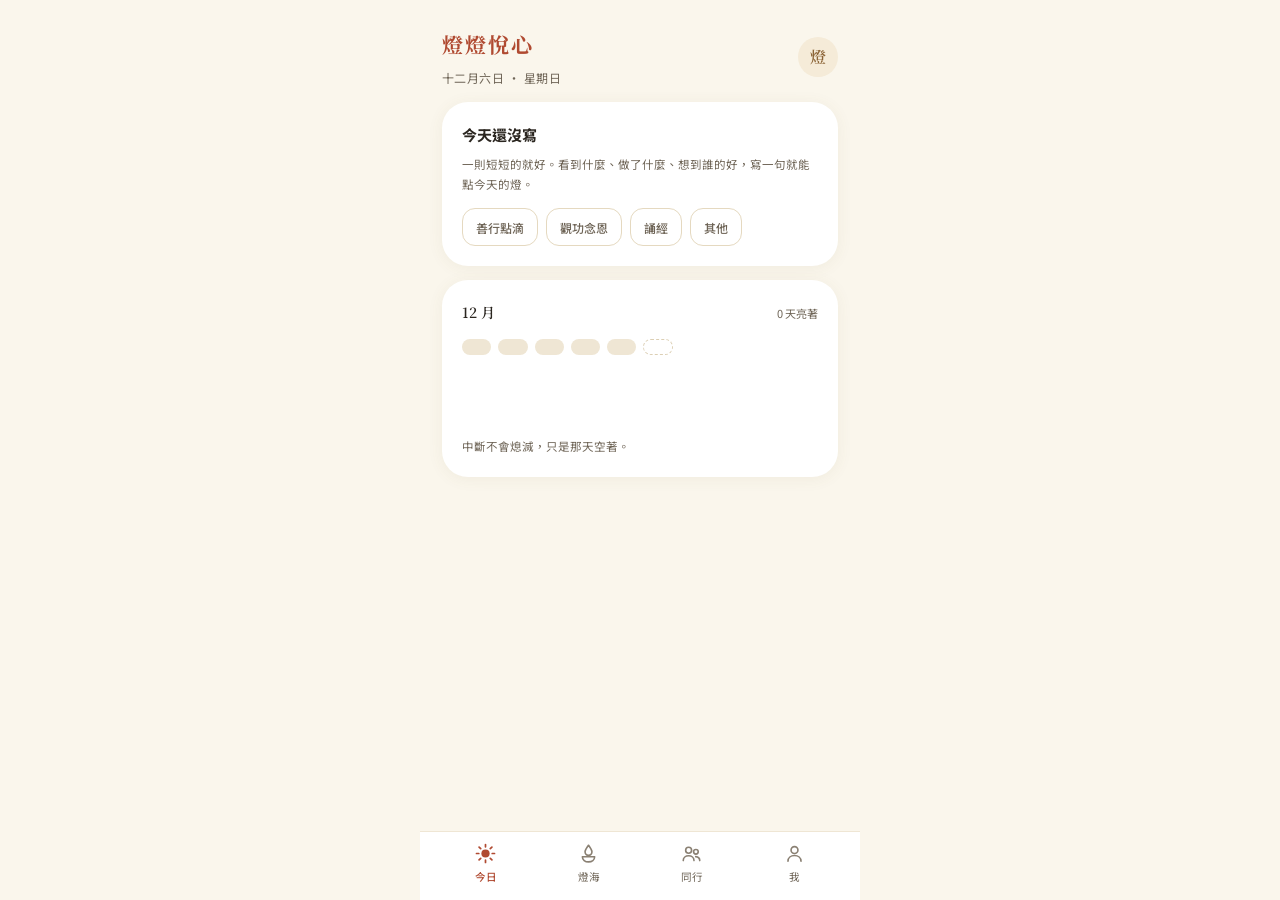
==== index.html @ 846e218b "燈燈悅心：隨手記一則善行，一天點一盞燈 一個沒有建置步驟的 PWA，純 ES modules。  核心機制： - 一天最多 3 則（善行點滴／觀功念恩／誦經／其他），寫一則就能點燈 - 一天一盞燈。寫" ====
<!DOCTYPE html>
<html lang="zh-Hant">
<head>
  <meta charset="UTF-8">
  <meta name="viewport" content="width=device-width, initial-scale=1.0, maximum-scale=1.0, user-scalable=no, viewport-fit=cover">
  <meta name="theme-color" content="#FAF6EC">
  <meta name="description" content="記下每天的善行與功課，湊滿四件就點一盞燈。">
  <title>燈燈悅心</title>

  <link rel="manifest" href="manifest.webmanifest">
  <link rel="apple-touch-icon" href="icons/icon-192.png">
  <meta name="apple-mobile-web-app-capable" content="yes">
  <meta name="apple-mobile-web-app-status-bar-style" content="default">
  <meta name="apple-mobile-web-app-title" content="燈燈悅心">

  <link rel="preconnect" href="https://fonts.googleapis.com">
  <link rel="preconnect" href="https://fonts.gstatic.com" crossorigin>
  <link rel="stylesheet" href="https://fonts.googleapis.com/css2?family=Noto+Sans+TC:wght@400;500;700&family=Noto+Serif+TC:wght@600;700&display=swap">

  <link rel="stylesheet" href="styles/tokens.css">
  <link rel="stylesheet" href="styles/app.css">
</head>
<body>
  <main id="app"></main>
  <nav id="tabbar" class="tabbar" aria-label="主要分頁"></nav>
  <script type="module" src="src/app.js"></script>
</body>
</html>
---- styles/tokens.css ----
/* 燈燈悅心 — 設計 token
   配色取自敦煌壁畫礦物顏料：朱砂、石青、藤黃、石綠、赭石，底色為宣紙白。
   凡是 -d 結尾的都是加深版，專門用來承載白色文字（對比 >= 4.5:1）。 */

:root {
  /* 紙與墨 */
  --paper: #FAF6EC;
  --paper-2: #F4EFE3;
  --card: #FFFFFF;
  --ink: #2B2620;
  --muted: #6E6456;
  --faint: #A0937F;
  --line: #EFE6D4;
  --line-2: #E5D9C0;

  /* 礦物色 */
  --cinnabar: #C4553A;      /* 朱砂 — 主色 */
  --cinnabar-d: #B04A31;
  --cinnabar-bg: #FBEDE4;
  --azurite: #43707F;       /* 石青 — 誦經 */
  --azurite-d: #3D6070;
  --azurite-bg: #E5EEF1;
  --gamboge: #D9A441;       /* 藤黃 — 隨喜、焰色 */
  --gamboge-d: #B4842A;
  --gamboge-bg: #FBF1DE;
  --malachite: #6E8F6B;     /* 石綠 — 均衡、完成 */
  --malachite-d: #4F6F4C;
  --malachite-bg: #EAF0E8;
  --ochre: #A9713F;         /* 赭石 — 聞思 */
  --ochre-d: #8A6234;
  --ochre-bg: #F5EBD8;

  /* 夜色（燈海） */
  --night: #1E2A38;
  --night-2: #23394A;
  --night-ink: #FBF2E2;
  --night-muted: #A9B5BF;

  /* 形 */
  --r-s: 13px;
  --r-m: 18px;
  --r-l: 22px;
  --r-xl: 26px;
  --shadow: 0 2px 16px rgba(120, 95, 60, .07);
  --shadow-lg: 0 3px 18px rgba(120, 95, 60, .09);

  /* 字 */
  --serif: "Noto Serif TC", "Source Han Serif TC", serif;
  --sans: "Noto Sans TC", "Source Han Sans TC", system-ui, sans-serif;

  /* 版面 */
  --gutter: 22px;
  --tabbar-h: 76px;
}
---- styles/app.css ----
/* 燈燈悅心 — 版面與元件 */

*, *::before, *::after { box-sizing: border-box; margin: 0; padding: 0; }

html {
  font-size: 16px;
  -webkit-text-size-adjust: 100%;
  touch-action: manipulation;
}

body {
  font-family: var(--sans);
  background: var(--paper);
  color: var(--ink);
  line-height: 1.75;
  min-height: 100dvh;
  -webkit-font-smoothing: antialiased;
  overscroll-behavior-y: none;
}

button, input, textarea, select { font-family: inherit; font-size: inherit; color: inherit; }
button { cursor: pointer; }
a { color: var(--cinnabar-d); }
a:hover { color: #8E3A26; }

#app {
  max-width: 440px;
  margin: 0 auto;
  min-height: 100dvh;
  display: flex;
  flex-direction: column;
  padding-bottom: calc(var(--tabbar-h) + env(safe-area-inset-bottom, 0px));
}

.view {
  flex-grow: 1;
  display: flex;
  flex-direction: column;
  gap: 14px;
  padding: 0 var(--gutter);
  animation: fade-up .28s ease-out;
}

@keyframes fade-up {
  from { opacity: 0; transform: translateY(8px); }
  to { opacity: 1; transform: none; }
}

/* ── 頁首 ── */
.hd {
  padding: 26px var(--gutter) 14px;
  display: flex;
  align-items: center;
  gap: 12px;
}
.hd-grow { flex-grow: 1; min-width: 0; }
.hd h1 {
  font-family: var(--serif);
  font-size: 1.32rem;
  font-weight: 700;
  letter-spacing: .1em;
  color: var(--cinnabar-d);
}
.hd h1.plain { color: var(--ink); }
.hd .sub { margin-top: 4px; font-size: .75rem; color: var(--muted); letter-spacing: .04em; }
.avatar {
  width: 40px; height: 40px; border-radius: 20px;
  background: var(--ochre-bg);
  display: flex; align-items: center; justify-content: center;
  font-family: var(--serif); font-size: 1rem; font-weight: 600; color: var(--ochre-d);
  flex-shrink: 0;
}

/* ── 卡片 ── */
.card {
  background: var(--card);
  border-radius: var(--r-xl);
  padding: 20px;
  box-shadow: var(--shadow);
}
.card.tight { padding: 17px 19px; border-radius: var(--r-l); }
.card-title { font-size: .94rem; font-weight: 700; color: var(--ink); }
.card-note {
  background: #FFF9EE;
  border: 1px solid #F0E2C6;
  border-radius: var(--r-m);
  padding: 15px 18px;
  box-shadow: none;
}

.row { display: flex; align-items: center; gap: 12px; }
.grow { flex-grow: 1; min-width: 0; }
.truncate { overflow: hidden; text-overflow: ellipsis; white-space: nowrap; }
.stack { display: flex; flex-direction: column; gap: 14px; }
.serif { font-family: var(--serif); }
.small { font-size: .72rem; color: var(--muted); line-height: 1.7; }
.tiny { font-size: .69rem; color: var(--muted); }
.center { text-align: center; }

/* ── 四格進度 ── */
.segbar { display: flex; gap: 6px; }
.segbar i {
  flex-grow: 1; height: 6px; border-radius: 3px;
  background: var(--line);
  transition: background .35s ease;
}
.segbar i.on { background: var(--cinnabar); }

/* ── 功課列 ── */
.task { display: flex; align-items: center; gap: 12px; }
.task-icon {
  width: 40px; height: 40px; border-radius: 14px;
  display: flex; align-items: center; justify-content: center;
  flex-shrink: 0;
}
.task-icon.deed { background: var(--cinnabar-bg); }
.task-icon.sutra { background: var(--azurite-bg); }
.task-icon.joy { background: var(--gamboge-bg); }
.task-icon.note { background: var(--paper-2); }
.task-name { font-size: .81rem; font-weight: 500; }
.task-val { margin-top: 2px; font-size: .75rem; color: var(--muted); }
/* 不要叫 .empty —— 那個名字被下面的空狀態區塊用掉了，會撞在一起 */
.task-val.is-todo { color: var(--faint); }

/* ── 按鈕 ── */
.btn {
  border: none; border-radius: var(--r-m);
  padding: 15px 18px;
  font-size: .94rem; font-weight: 500; letter-spacing: .06em;
  background: var(--cinnabar-d); color: #fff;
  min-height: 48px;
  transition: transform .12s ease, opacity .2s ease;
}
.btn:active { transform: scale(.985); }
.btn:disabled { opacity: .45; }
.btn.ghost { background: transparent; color: var(--muted); border: 1px solid var(--line-2); }
.btn.sm {
  padding: 9px 15px; min-height: 38px;
  font-size: .75rem; border-radius: var(--r-s); letter-spacing: .02em;
}
.btn.chip {
  padding: 9px 13px; min-height: 38px;
  font-size: .75rem; border-radius: var(--r-s); letter-spacing: 0;
  background: transparent; color: var(--muted); border: 1px solid var(--line-2);
  display: inline-flex; align-items: center; gap: 6px;
}
.btn.chip.on { background: var(--cinnabar-bg); color: var(--cinnabar-d); border-color: transparent; }
.btn-full { width: 100%; }

/* ── 輸入 ── */
.field {
  width: 100%;
  border: 1px solid var(--line-2); border-radius: var(--r-m);
  background: var(--paper); color: var(--ink);
  padding: 13px 15px; font-size: .94rem; line-height: 1.7;
  outline: none; resize: none;
}
.field:focus { border-color: var(--cinnabar); background: #fff; }
.field::placeholder { color: var(--faint); }

/* ── 月曆小燈 ── */
.month-grid {
  display: grid;
  grid-template-columns: repeat(10, minmax(0, 1fr));
  gap: 7px;
}
.month-grid i { height: 16px; border-radius: 8px; background: var(--line); }
.month-grid i.blank { background: transparent; border: 1.5px dashed #DCCFB4; }

/* ── 燈海 ── */
.sea {
  position: relative;
  border-radius: var(--r-xl);
  background: var(--night);
  overflow: hidden;
  min-height: 352px;
}
.sea::after {
  content: ""; position: absolute; left: 0; right: 0; bottom: 0; height: 96px;
  background: linear-gradient(180deg, rgba(30, 42, 56, 0) 0%, rgba(14, 22, 32, .85) 100%);
  pointer-events: none;
}
.sea-lamp { position: absolute; transform: translate(-50%, -50%); }
.sea-lamp .halo {
  position: absolute; left: 50%; top: 50%; transform: translate(-50%, -50%);
  border-radius: 50%;
  animation: breathe 5.5s ease-in-out infinite;
  pointer-events: none;
}
/* 隨喜多的燈呼吸得明顯一點，讓目光自然被帶過去 */
.sea-lamp .halo.bright { animation-duration: 3.6s; }

@keyframes breathe {
  0%, 100% { opacity: .75; transform: translate(-50%, -50%) scale(1); }
  50% { opacity: 1; transform: translate(-50%, -50%) scale(1.12); }
}

/* 共同燈海的燈可以點 */
button.sea-lamp {
  border: none; background: none; padding: 14px; margin: -14px; /* 撐開觸控範圍 */
  cursor: pointer; border-radius: 50%;
  display: flex; align-items: center; justify-content: center;
}
button.sea-lamp:focus-visible { outline: 2px solid var(--night-ink); outline-offset: 2px; }
button.sea-lamp.joined::after {
  content: ""; position: absolute; left: 50%; top: 50%;
  width: 26px; height: 26px; margin: -13px 0 0 -13px;
  border: 1.5px solid rgba(251, 242, 226, .55); border-radius: 50%;
  pointer-events: none;
}

/* ── 我的／大家的 ── */
.seg {
  display: flex; gap: 4px; padding: 4px;
  background: var(--paper-2); border-radius: var(--r-m);
}
.seg button {
  flex-grow: 1; border: none; background: transparent;
  padding: 9px; min-height: 44px; border-radius: 14px;
  font-size: .81rem; font-weight: 500; color: var(--muted);
  transition: background .2s ease, color .2s ease;
}
.seg button.on { background: var(--card); color: var(--cinnabar-d); box-shadow: 0 1px 4px rgba(120, 95, 60, .1); }

/* ── 一片一片往回翻 ── */
.sky-nav { display: flex; align-items: center; gap: 10px; }
.sky-nav .btn.chip { width: 44px; justify-content: center; }
.sky-nav .btn.chip:disabled { opacity: .3; }
.sea-foot {
  position: absolute; left: 0; right: 0; bottom: 0; z-index: 2;
  padding: 18px 20px;
  display: flex; align-items: flex-end; gap: 10px;
}
.sea-foot .t { font-family: var(--serif); font-size: .94rem; font-weight: 600; color: var(--night-ink); letter-spacing: .06em; }
.sea-foot .s { margin-top: 4px; font-size: .72rem; color: var(--night-muted); }
.btn.on-night { background: transparent; color: var(--night-ink); border: 1px solid rgba(251, 242, 226, .35); }

/* ── 統計 ── */
.stats { display: flex; gap: 9px; }
.stat {
  flex-grow: 1; background: var(--card); border-radius: var(--r-m);
  padding: 13px 8px; text-align: center; box-shadow: var(--shadow);
}
.stat b { display: block; font-family: var(--serif); font-size: 1.38rem; font-weight: 700; line-height: 1.3; }
.stat span { display: block; margin-top: 3px; font-size: .69rem; color: var(--muted); }

/* ── 進度條 ── */
.bar { height: 7px; border-radius: 4px; background: var(--line); position: relative; overflow: hidden; }
.bar i { position: absolute; inset: 0 auto 0 0; border-radius: 4px; background: var(--gamboge); transition: width .5s ease; }
.bar.on-night { background: rgba(251, 242, 226, .14); }
.bar.on-night i { background: #E8B45A; }

/* ── 開獎 ── */
.reveal { text-align: center; padding: 0 var(--gutter); }
.reveal-glow {
  width: 232px; height: 232px; margin: 22px auto 0;
  border-radius: 50%;
  background: radial-gradient(circle at 50% 46%, #FBEBC8 0%, var(--paper) 68%);
  display: flex; align-items: center; justify-content: center;
  animation: bloom .7s cubic-bezier(.34, 1.4, .5, 1) both;
}
.reveal-glow svg { animation: rise .8s .1s cubic-bezier(.34, 1.4, .5, 1) both; }
@keyframes bloom { from { opacity: 0; transform: scale(.7); } to { opacity: 1; transform: none; } }
@keyframes rise { from { opacity: 0; transform: translateY(18px) scale(.86); } to { opacity: 1; transform: none; } }
.reveal-name {
  font-family: var(--serif); font-size: 1.62rem; font-weight: 700;
  color: var(--cinnabar-d); letter-spacing: .08em;
  animation: fade-up .5s .45s both;
}
.tags { display: flex; justify-content: center; flex-wrap: wrap; gap: 7px; margin-top: 10px; animation: fade-up .5s .58s both; }
.tag { font-size: .69rem; border-radius: 11px; padding: 5px 11px; }
.tag.rare { color: var(--gamboge-d); background: var(--gamboge-bg); }
.tag.info { color: var(--azurite-d); background: var(--azurite-bg); }

/* ── 語錄卡 ── */
.quote { font-family: var(--serif); font-size: 1.12rem; font-weight: 600; line-height: 1.9; letter-spacing: .05em; }
.quote-src { margin-top: 11px; font-size: .72rem; color: var(--muted); }

/* ── 貼文 ── */
.post-body { margin-top: 11px; font-size: .84rem; line-height: 1.85; white-space: pre-wrap; }
.post-reply {
  margin-top: 12px; background: var(--paper);
  border-radius: 14px; padding: 11px 13px;
  font-size: .75rem; line-height: 1.7;
}
.post-reply b { font-weight: 500; }
.post-acts { margin-top: 13px; display: flex; align-items: center; gap: 7px; flex-wrap: wrap; }

/* ── 底部分頁 ── */
.tabbar {
  position: fixed; left: 0; right: 0; bottom: 0; z-index: 10;
  max-width: 440px; margin: 0 auto;
  background: var(--card);
  border-top: 1px solid var(--line);
  padding: 10px 14px calc(14px + env(safe-area-inset-bottom, 10px));
  display: flex;
}
.tabbar button {
  flex-grow: 1; border: none; background: none;
  display: flex; flex-direction: column; align-items: center; gap: 4px;
  padding: 0; min-height: 44px;
  font-size: .66rem; color: var(--muted);
}
.tabbar button.on { color: var(--cinnabar-d); font-weight: 500; }

/* ── 彈層 ── */
.sheet-bg {
  position: fixed; inset: 0; z-index: 20;
  background: rgba(43, 38, 32, .38);
  display: flex; align-items: flex-end; justify-content: center;
  animation: fade .2s ease-out;
}
@keyframes fade { from { opacity: 0; } to { opacity: 1; } }
.sheet {
  width: 100%; max-width: 440px;
  background: var(--paper);
  border-radius: var(--r-xl) var(--r-xl) 0 0;
  padding: 22px var(--gutter) calc(22px + env(safe-area-inset-bottom, 10px));
  animation: slide-up .3s cubic-bezier(.3, 1, .5, 1);
  max-height: 88dvh; overflow-y: auto;
}
@keyframes slide-up { from { transform: translateY(100%); } to { transform: none; } }
.sheet h2 { font-family: var(--serif); font-size: 1.06rem; font-weight: 700; letter-spacing: .06em; }

/* ── 全螢幕（開獎） ── */
.fullscreen {
  position: fixed; inset: 0; z-index: 30;
  background: var(--paper);
  max-width: 440px; margin: 0 auto;
  display: flex; flex-direction: column;
  padding: 30px var(--gutter) calc(26px + env(safe-area-inset-bottom, 0px));
  overflow-y: auto;
}

/* ── 提示 ── */
.toast {
  position: fixed; left: 50%; bottom: calc(var(--tabbar-h) + 24px);
  transform: translateX(-50%); z-index: 40;
  background: var(--ink); color: var(--paper);
  font-size: .78rem; padding: 11px 18px; border-radius: 999px;
  animation: fade-up .25s ease-out;
  box-shadow: 0 6px 20px rgba(43, 38, 32, .22);
}

.empty { text-align: center; padding: 42px 20px; color: var(--muted); font-size: .81rem; line-height: 1.9; }

@media (prefers-reduced-motion: reduce) {
  *, *::before, *::after { animation-duration: .01ms !important; transition-duration: .01ms !important; }
}
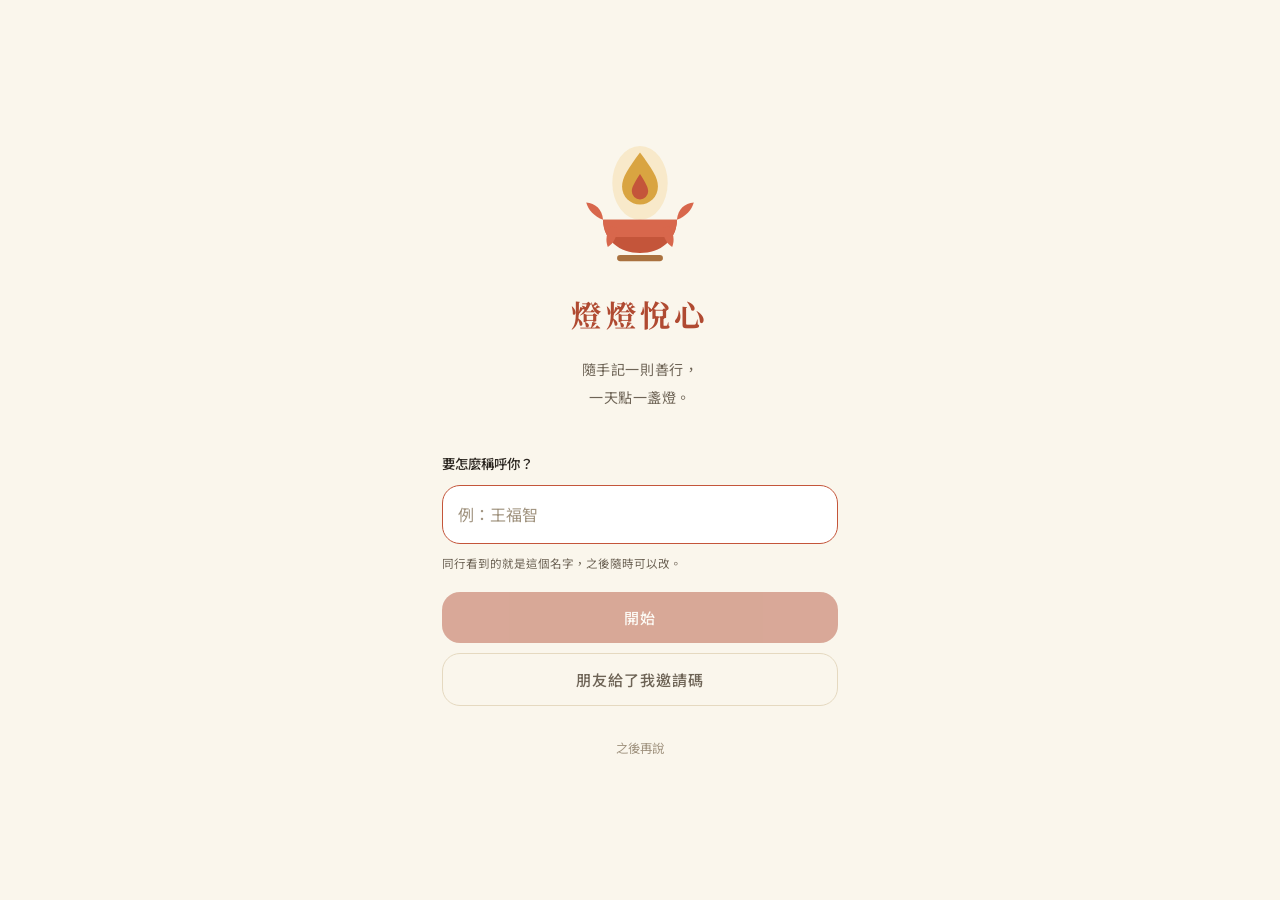
==== commit 61c296b7: "同行改成真的讀得到，彈層閃開鍵盤，用詞去術語 同行清單   三個問題都是同一件事：這一頁號稱「用讀的」，卻什麼都讀不到。   - 善行全文現在直接印在卡片上，不用點進去   - 隨喜和留言就地可按（本" ====
--- a/index.html
+++ b/index.html
@@ -2,9 +2,12 @@
 <html lang="zh-Hant">
 <head>
   <meta charset="UTF-8">
-  <meta name="viewport" content="width=device-width, initial-scale=1.0, maximum-scale=1.0, user-scalable=no, viewport-fit=cover">
+  <!-- interactive-widget=resizes-content：Android Chrome 會在鍵盤彈出時
+       把 layout viewport 一起縮小，固定定位的彈層才不會被壓在鍵盤底下。
+       iOS 不支援這個，那邊靠 ui.js 的 visualViewport 處理。 -->
+  <meta name="viewport" content="width=device-width, initial-scale=1.0, maximum-scale=1.0, user-scalable=no, viewport-fit=cover, interactive-widget=resizes-content">
   <meta name="theme-color" content="#FAF6EC">
-  <meta name="description" content="記下每天的善行與功課，湊滿四件就點一盞燈。">
+  <meta name="description" content="隨手記一則善行或觀功念恩，一天點一盞燈。大家的燈飄在同一片夜空。">
   <title>燈燈悅心</title>
 
   <link rel="manifest" href="manifest.webmanifest">
--- a/styles/app.css
+++ b/styles/app.css
@@ -158,14 +158,42 @@
 .field:focus { border-color: var(--cinnabar); background: #fff; }
 .field::placeholder { color: var(--faint); }
 
-/* ── 月曆小燈 ── */
-.month-grid {
+/* ── 月曆 ── */
+.cal {
   display: grid;
-  grid-template-columns: repeat(10, minmax(0, 1fr));
-  gap: 7px;
-}
-.month-grid i { height: 16px; border-radius: 8px; background: var(--line); }
-.month-grid i.blank { background: transparent; border: 1.5px dashed #DCCFB4; }
+  grid-template-columns: repeat(7, minmax(0, 1fr));
+  gap: 3px;
+}
+.cal-dow {
+  text-align: center;
+  font-size: .62rem;
+  color: var(--faint);
+  padding-bottom: 4px;
+  letter-spacing: .04em;
+}
+.cal-day {
+  aspect-ratio: 1;
+  border: none;
+  background: none;
+  padding: 0;
+  border-radius: 11px;
+  display: flex;
+  flex-direction: column;
+  align-items: center;
+  justify-content: center;
+  gap: 1px;
+}
+.cal-day > span {
+  font-size: .6rem;
+  line-height: 1;
+  color: var(--faint);
+}
+.cal-day.lit { cursor: pointer; }
+.cal-day.lit > span { color: var(--muted); }
+.cal-day.lit:active { background: var(--paper-2); }
+.cal-day.today { background: var(--cinnabar-bg); }
+.cal-day.today > span { color: var(--cinnabar-d); font-weight: 700; }
+.cal-day.future > span { color: #E2D9C6; }
 
 /* ── 燈海 ── */
 .sea {
@@ -272,6 +300,39 @@
 .tag.rare { color: var(--gamboge-d); background: var(--gamboge-bg); }
 .tag.info { color: var(--azurite-d); background: var(--azurite-bg); }
 
+/* ── 一盞燈的小卡 ──
+   重點是善行，燈只是註腳，所以留白收緊、字級拉近內文。 */
+.sheet.compact { padding: 18px var(--gutter) calc(18px + env(safe-area-inset-bottom, 10px)); }
+
+.card-x {
+  width: 34px; height: 34px; min-height: 34px;
+  flex-shrink: 0; border: none; background: none; padding: 0;
+  display: flex; align-items: center; justify-content: center;
+  border-radius: 17px;
+}
+.card-x:active { background: var(--paper-2); }
+
+.entry-kind { font-size: .68rem; color: var(--muted); letter-spacing: .04em; }
+.entry-text {
+  margin-top: 4px;
+  font-size: .94rem;
+  line-height: 1.85;
+  color: var(--ink);
+  white-space: pre-wrap;
+}
+
+.echo {
+  margin-top: 14px; padding-top: 13px;
+  border-top: 1px solid var(--line);
+  display: flex; flex-direction: column; gap: 8px;
+}
+
+.card-foot {
+  margin-top: 16px; padding-top: 12px;
+  border-top: 1px solid var(--line);
+  display: flex; align-items: center; gap: 8px;
+}
+
 /* ── 語錄卡 ── */
 .quote { font-family: var(--serif); font-size: 1.12rem; font-weight: 600; line-height: 1.9; letter-spacing: .05em; }
 .quote-src { margin-top: 11px; font-size: .72rem; color: var(--muted); }
@@ -344,6 +405,81 @@
 
 .empty { text-align: center; padding: 42px 20px; color: var(--muted); font-size: .81rem; line-height: 1.9; }
 
+/* ── 第一次打開 ── */
+.welcome {
+  min-height: 100dvh;
+  display: flex;
+  flex-direction: column;
+  justify-content: center;
+  gap: 40px;
+  padding: 48px var(--gutter) calc(40px + env(safe-area-inset-bottom, 0px));
+  animation: fade-up .5s ease-out;
+}
+.welcome-top { text-align: center; }
+.welcome-lamp {
+  display: flex;
+  justify-content: center;
+  animation: rise .8s .1s cubic-bezier(.34, 1.4, .5, 1) both;
+}
+.welcome h1 {
+  margin-top: 18px;
+  font-family: var(--serif);
+  font-size: 1.9rem;
+  font-weight: 700;
+  letter-spacing: .14em;
+  color: var(--cinnabar-d);
+}
+.welcome-lede {
+  margin-top: 14px;
+  font-size: .88rem;
+  line-height: 2;
+  color: var(--muted);
+  letter-spacing: .04em;
+}
+.welcome-label {
+  display: block;
+  margin-bottom: 10px;
+  font-size: .84rem;
+  font-weight: 500;
+}
+.welcome-form .field { font-size: 1rem; padding: 15px; }
+.welcome-invite {
+  margin-top: 18px;
+  padding: 14px 16px;
+  background: var(--card);
+  border-radius: var(--r-m);
+  box-shadow: var(--shadow);
+}
+.welcome-invite .tag { display: inline-block; }
+
+/* ── 邀請訊息預覽 ── */
+.invite-preview {
+  margin-top: 14px;
+  padding: 14px 16px;
+  background: var(--paper-2);
+  border-radius: var(--r-m);
+  font-size: .78rem;
+  line-height: 1.9;
+  color: var(--ink);
+  white-space: pre-wrap;
+  word-break: break-all;
+  max-height: 190px;
+  overflow-y: auto;
+}
+
+.welcome-skip {
+  display: block;
+  width: 100%;
+  margin-top: 20px;
+  padding: 12px;
+  min-height: 44px;
+  border: none;
+  background: none;
+  font-size: .78rem;
+  color: var(--faint);
+}
+.welcome-skip:hover { color: var(--muted); }
+
 @media (prefers-reduced-motion: reduce) {
   *, *::before, *::after { animation-duration: .01ms !important; transition-duration: .01ms !important; }
 }
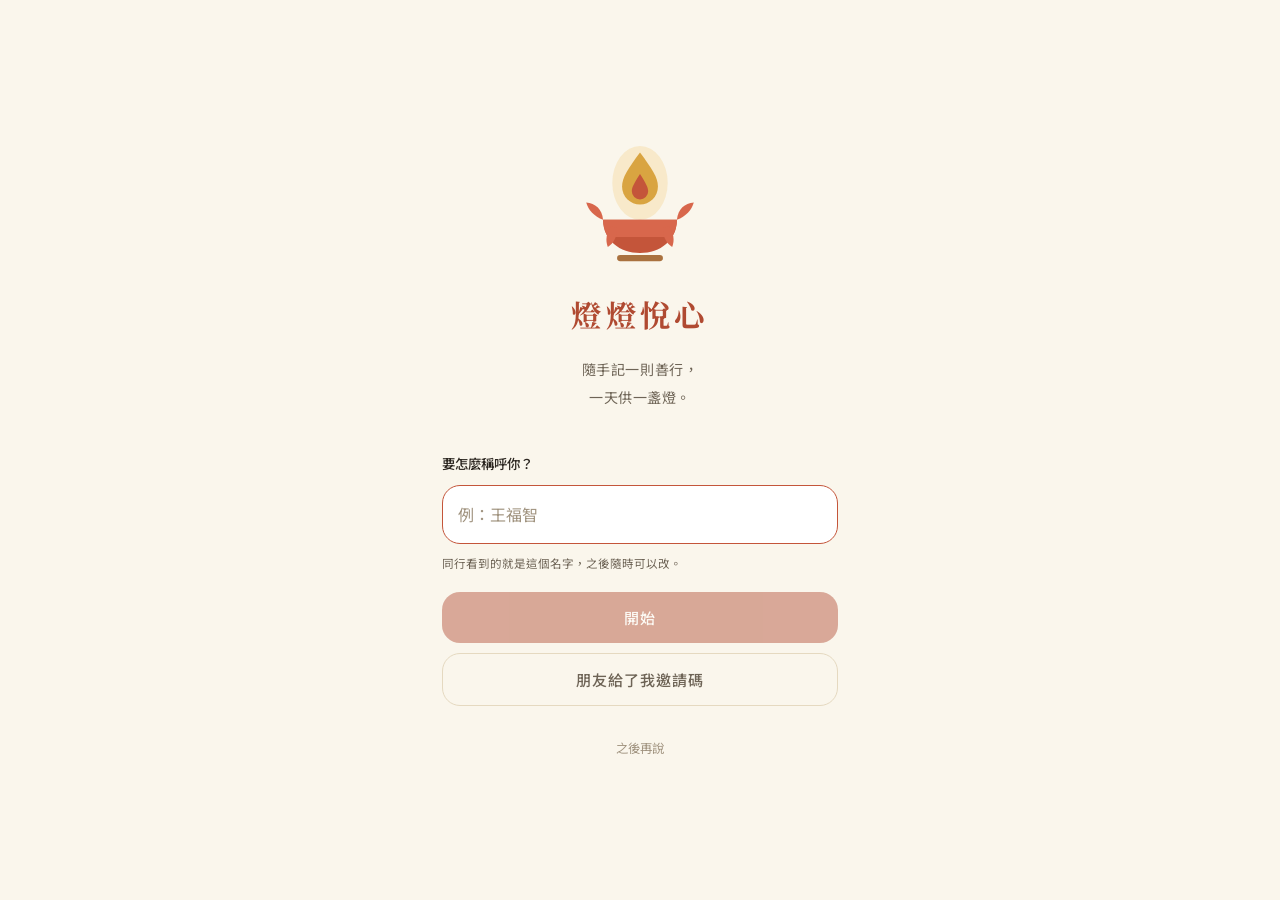
==== commit c1892299: "點燈改成供燈 供燈是正確的佛教用語，也跟整套燈供的設定一致。  只改「點亮一盞燈」那個意思，「點開」「點一盞燈看看那天發生什麼」 那種點擊的意思保留——改錯了會變成怪句子。  Co-Authored-" ====
--- a/index.html
+++ b/index.html
@@ -7,7 +7,7 @@
        iOS 不支援這個，那邊靠 ui.js 的 visualViewport 處理。 -->
   <meta name="viewport" content="width=device-width, initial-scale=1.0, maximum-scale=1.0, user-scalable=no, viewport-fit=cover, interactive-widget=resizes-content">
   <meta name="theme-color" content="#FAF6EC">
-  <meta name="description" content="隨手記一則善行或觀功念恩，一天點一盞燈。大家的燈飄在同一片夜空。">
+  <meta name="description" content="隨手記一則善行或觀功念恩，一天供一盞燈。大家的燈飄在同一片夜空。">
   <title>燈燈悅心</title>
 
   <link rel="manifest" href="manifest.webmanifest">
